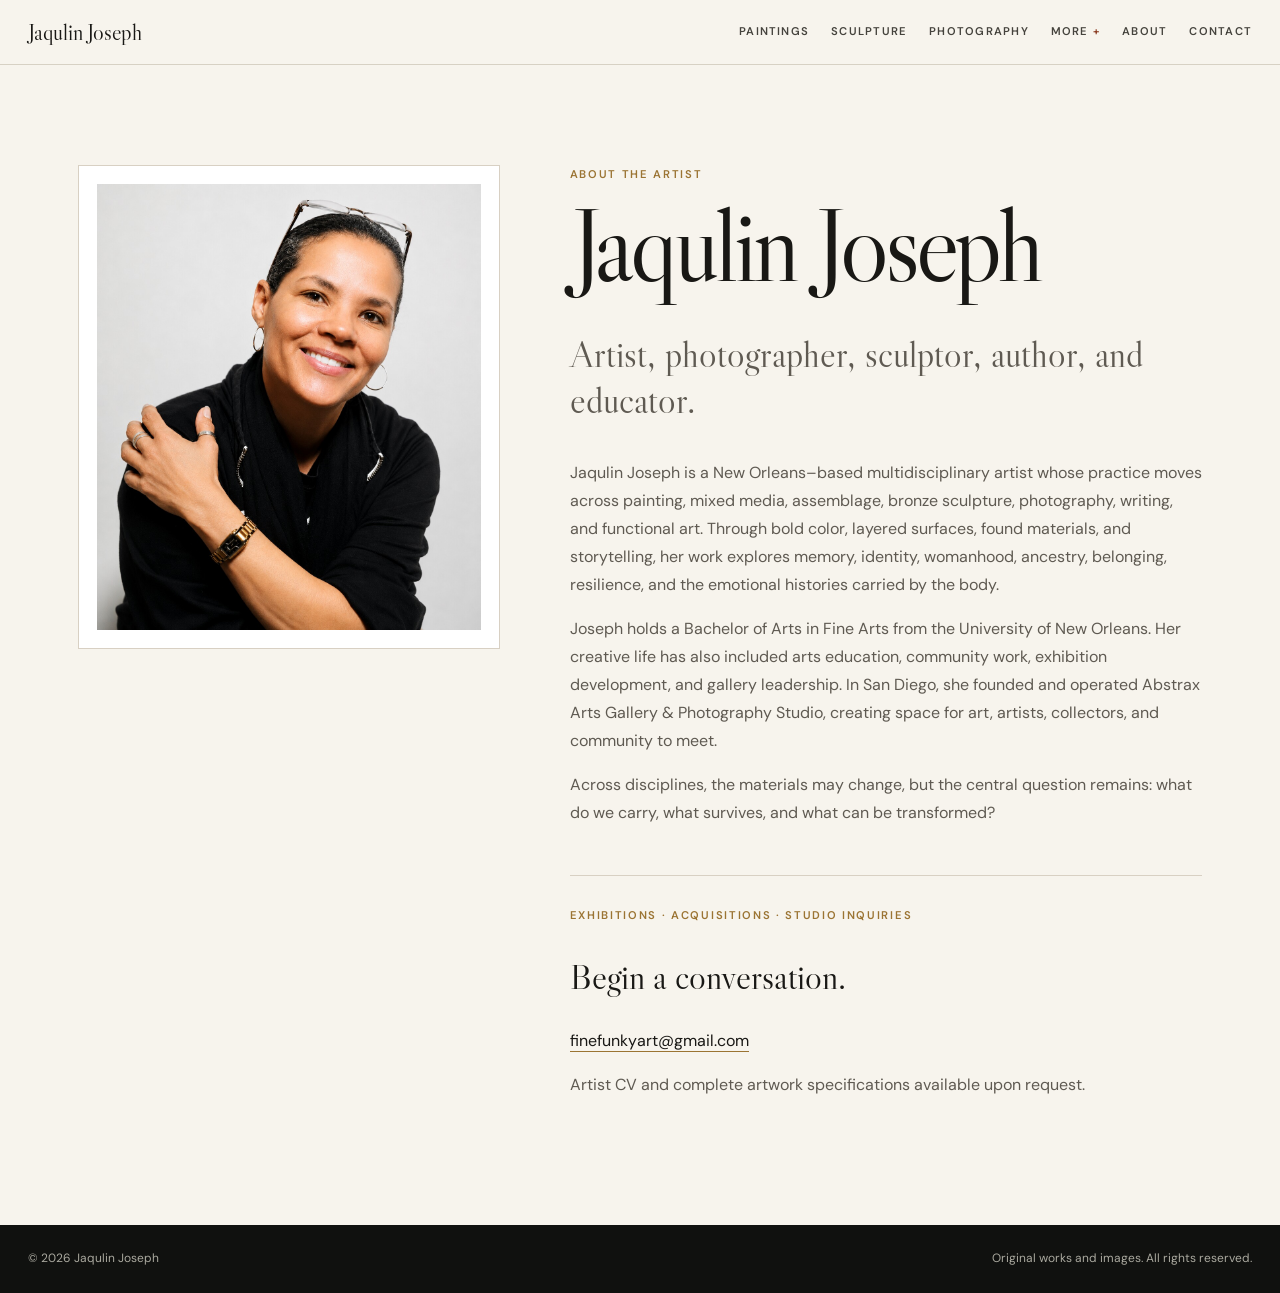
==== about/index.html @ a4aa3c88 "Feature elegant book artwork and link Village of Us" ====
<!doctype html>
<html lang="en">
  <head>
    <meta charset="utf-8" />
    <meta name="viewport" content="width=device-width,initial-scale=1" />
    <meta
      name="description"
      content="About New Orleans multidisciplinary artist Jaqulin Joseph."
    />
    <title>About — Jaqulin Joseph</title>
    <link rel="preconnect" href="https://fonts.googleapis.com" />
    <link rel="preconnect" href="https://fonts.gstatic.com" crossorigin />
    <link
      href="https://fonts.googleapis.com/css2?family=DM+Sans:wght@400;500;600&family=Libre+Caslon+Display&display=swap"
      rel="stylesheet"
    />
    <link rel="stylesheet" href="../styles.css?v=20260906-nav" />
    <style>
      body {
        background: #f7f4ed;
        color: #191815;
      }
      .about-page {
        max-width: 1180px;
        margin: auto;
        padding: 100px 28px 110px;
      }
      .about-hero {
        display: grid;
        grid-template-columns: 0.8fr 1.2fr;
        gap: 70px;
        align-items: start;
      }
      .about-hero figure {
        margin: 0;
        background: #fff;
        padding: 18px;
        border: 1px solid #d8d0c3;
      }
      .about-hero img {
        display: block;
        width: 100%;
        height: auto;
      }
      .about-copy .eyebrow {
        color: #9b7433;
      }
      .about-copy h1 {
        margin: 0.08em 0 0.25em;
        font:
          400 clamp(3.8rem, 8vw, 7rem)/0.95 "Libre Caslon Display",
          Georgia,
          serif;
        letter-spacing: -0.04em;
      }
      .about-copy .lead {
        font:
          400 clamp(1.5rem, 3vw, 2.3rem)/1.25 "Libre Caslon Display",
          Georgia,
          serif;
      }
      .about-copy p {
        max-width: 700px;
        color: #5f5a52;
        line-height: 1.75;
      }
      .contact-card {
        margin-top: 48px;
        padding-top: 30px;
        border-top: 1px solid #d8d0c3;
      }
      .contact-card h2 {
        font:
          400 2.2rem "Libre Caslon Display",
          Georgia,
          serif;
      }
      .contact-card a {
        color: #191815;
        text-decoration: none;
        border-bottom: 1px solid #9b7433;
      }
      .site-header {
        background: rgba(247, 244, 237, 0.97);
      }
      @media (max-width: 760px) {
        .about-hero {
          grid-template-columns: 1fr;
          gap: 38px;
        }
        .about-page {
          padding-top: 72px;
        }
      }
    </style>
  </head>
  <body>
    <header class="site-header">
      <a class="wordmark" href="../index.html">Jaqulin Joseph</a
      ><button
        class="menu-button"
        type="button"
        aria-expanded="false"
        aria-controls="site-nav"
      >
        Menu
      </button>
      <nav id="site-nav" aria-label="Primary navigation">
        <a href="../index.html#selected">Paintings</a
        ><a href="../sculpture.html">Sculpture</a
        ><a href="../photography.html">Photography</a>
        <details class="nav-more">
          <summary>More</summary>
          <div class="nav-more-menu">
            <a href="../cameras.html">Cameras</a
            ><a href="../books.html">Books</a
            ><a href="../coloring.html">Free Coloring Pages</a
            ><a href="https://villageofus.com" target="_blank" rel="noopener"
              >Village of Us ↗</a
            >
          </div>
        </details>
        <a href="./" aria-current="page">About</a
        ><a href="../index.html#contact">Contact</a>
      </nav>
    </header>
    <main class="about-page">
      <section class="about-hero">
        <figure>
          <img
            src="../images/jaqulin-artist-portrait-v2.jpg?v=20260906-sharp"
            alt="Jaqulin Joseph"
            loading="eager"
            decoding="async"
          />
        </figure>
        <div class="about-copy">
          <p class="eyebrow">About the artist</p>
          <h1>Jaqulin Joseph</h1>
          <p class="lead">
            Artist, photographer, sculptor, author, and educator.
          </p>
          <p>
            Jaqulin Joseph is a New Orleans–based multidisciplinary artist whose
            practice moves across painting, mixed media, assemblage, bronze
            sculpture, photography, writing, and functional art. Through bold
            color, layered surfaces, found materials, and storytelling, her work
            explores memory, identity, womanhood, ancestry, belonging,
            resilience, and the emotional histories carried by the body.
          </p>
          <p>
            Joseph holds a Bachelor of Arts in Fine Arts from the University of
            New Orleans. Her creative life has also included arts education,
            community work, exhibition development, and gallery leadership. In
            San Diego, she founded and operated Abstrax Arts Gallery &amp;
            Photography Studio, creating space for art, artists, collectors, and
            community to meet.
          </p>
          <p>
            Across disciplines, the materials may change, but the central
            question remains: what do we carry, what survives, and what can be
            transformed?
          </p>
          <div class="contact-card">
            <p class="eyebrow">Exhibitions · acquisitions · studio inquiries</p>
            <h2>Begin a conversation.</h2>
            <p>
              <a href="mailto:finefunkyart@gmail.com">finefunkyart@gmail.com</a>
            </p>
            <p>
              Artist CV and complete artwork specifications available upon
              request.
            </p>
          </div>
        </div>
      </section>
    </main>
    <footer>
      <p>© 2026 Jaqulin Joseph</p>
      <p>Original works and images. All rights reserved.</p>
    </footer>
    <script>
      const b = document.querySelector(".menu-button"),
        n = document.getElementById("site-nav");
      b.addEventListener("click", () => {
        const o = b.getAttribute("aria-expanded") === "true";
        b.setAttribute("aria-expanded", String(!o));
        n.classList.toggle("open", !o);
      });
      n.addEventListener("click", (e) => {
        if (e.target.closest("a")) {
          b.setAttribute("aria-expanded", "false");
          n.classList.remove("open");
        }
      });
    </script>
  </body>
</html>
---- styles.css ----
:root{--paper:#f4f1e9;--white:#fff;--ink:#171713;--muted:#625f57;--line:#d7d1c4;--gold:#a8782c;--rust:#8b3c22;--max:1380px;--serif:"Libre Caslon Display",Georgia,serif;--sans:"DM Sans",Arial,sans-serif}
*{box-sizing:border-box}html{scroll-behavior:smooth}body{margin:0;background:var(--paper);color:var(--ink);font:400 16px/1.65 var(--sans)}img{display:block;max-width:100%}a{color:inherit}.site-header{position:sticky;top:0;z-index:20;display:flex;align-items:center;justify-content:space-between;gap:28px;padding:18px max(28px,calc((100vw - var(--max))/2));background:rgba(244,241,233,.96);border-bottom:1px solid var(--line);backdrop-filter:blur(14px)}.wordmark{font:400 1.4rem var(--serif);text-decoration:none}.photo-page .wordmark{color:var(--ink)}.site-header nav{display:flex;align-items:center;gap:22px}.site-header nav a,.menu-button,.nav-more summary{color:#45433d;font:.7rem/1 var(--sans);font-weight:600;letter-spacing:.11em;text-decoration:none;text-transform:uppercase}.site-header nav a:hover,.site-header nav a:focus-visible,.nav-more summary:hover,.nav-more summary:focus-visible{color:var(--rust)}.menu-button{display:none;border:0;background:none;padding:8px 0}.nav-more{position:relative}.nav-more summary{list-style:none;cursor:pointer}.nav-more summary::-webkit-details-marker{display:none}.nav-more summary::after{content:" +";color:var(--rust)}.nav-more[open] summary::after{content:" −"}.nav-more-menu{position:absolute;right:0;top:calc(100% + 14px);min-width:220px;padding:8px 14px;background:var(--paper);border:1px solid var(--line);box-shadow:0 14px 34px rgba(0,0,0,.08)}.nav-more-menu a{display:block;white-space:nowrap;padding:11px 0}.hero{display:grid;grid-template-columns:minmax(320px,.78fr) minmax(480px,1.22fr);max-width:var(--max);margin:auto;min-height:calc(100vh - 69px)}.hero-copy{display:flex;flex-direction:column;justify-content:center;padding:80px clamp(36px,6vw,88px) 80px 28px}.eyebrow,.medium{margin:0 0 12px;color:var(--rust);font-size:.7rem;font-weight:600;letter-spacing:.15em;text-transform:uppercase}.hero h1,.artist-statement h2,.section-heading h2,.disciplines h2,.about h2,.contact h2{font-family:var(--serif);font-weight:400;line-height:1}.hero h1{margin:0 0 28px;font-size:clamp(3.8rem,7vw,7.8rem);letter-spacing:-.045em}.intro{max-width:560px;margin:0 0 32px;color:#504e47;font-size:1.08rem}.text-link{width:max-content;border-bottom:1px solid currentColor;font-size:.75rem;font-weight:600;letter-spacing:.11em;text-decoration:none;text-transform:uppercase}.hero-art{display:flex;flex-direction:column;justify-content:center;margin:0;padding:40px;background:#ddd7ca}.hero-art img{width:100%;max-height:76vh;object-fit:contain}.hero-art figcaption{padding-top:12px;color:#555148;font-size:.8rem}.artist-statement,.disciplines{display:grid;grid-template-columns:150px minmax(0,900px);gap:45px;max-width:1200px;margin:auto;padding:120px 28px}.section-number{margin:0;color:var(--gold);font-size:.7rem;letter-spacing:.15em}.artist-statement h2,.disciplines h2{margin:0 0 28px;font-size:clamp(2.5rem,5vw,5.2rem)}.artist-statement div>p:last-child{max-width:720px;color:var(--muted);font-size:1.05rem}.collection{padding:110px max(28px,calc((100vw - var(--max))/2))}.section-heading{display:grid;grid-template-columns:150px 1fr;gap:45px;margin-bottom:62px}.section-heading h2{margin:0;font-size:clamp(3.4rem,7vw,7rem);letter-spacing:-.035em}.work-grid{display:grid;grid-template-columns:repeat(2,minmax(0,1fr));align-items:start;gap:48px}.work-card{min-width:0;margin:0;background:var(--white);border:1px solid var(--line)}.work-card.feature{grid-column:1/-1;display:grid;grid-template-columns:minmax(0,1.45fr) minmax(330px,.55fr)}.work-card.feature.horizontal{grid-template-columns:minmax(0,1fr) minmax(330px,.6fr)}.art-mat{display:flex;align-items:center;justify-content:center;min-height:360px;padding:26px;background:#e5e0d6}.art-mat img{width:100%;height:auto;max-height:720px;object-fit:contain}.work-card figcaption{padding:25px 28px 29px;border-top:1px solid var(--line)}.work-card.feature figcaption{display:flex;flex-direction:column;justify-content:center;border-top:0;border-left:1px solid var(--line);padding:38px}.work-card h3,.sculpture-card h3{margin:0 0 12px;font:400 clamp(1.65rem,2.3vw,2.25rem)/1.08 var(--serif)}.work-card figcaption>p:last-child,.sculpture-card p{max-width:600px;margin:0;color:var(--muted);font-size:.94rem}.solar-push-card .art-mat{background:#fff}.spec-note{margin:34px 0 0;color:var(--muted);font-size:.82rem}.sculpture-room{background:#d8cfc0}.sculpture-grid{display:grid;grid-template-columns:repeat(3,1fr);gap:34px}.sculpture-card{margin:0;background:#fff;border:1px solid #c5bcac}.sculpture-card>img{width:100%;height:520px;object-fit:contain;padding:30px;background:#f8f6f1}.sculpture-card figcaption{padding:24px 26px 28px;border-top:1px solid var(--line)}.discipline-links{display:grid;grid-template-columns:repeat(3,1fr);margin-top:42px;border-top:1px solid var(--line)}.discipline-links a{display:flex;flex-direction:column;gap:8px;padding:28px 22px;border-right:1px solid var(--line);text-decoration:none}.discipline-links a:last-child{border-right:0}.discipline-links span{font:400 1.8rem var(--serif)}.discipline-links small{color:var(--rust);font-size:.72rem;font-weight:600;letter-spacing:.08em;text-transform:uppercase}.about{display:grid;grid-template-columns:minmax(280px,.75fr) minmax(360px,1.25fr);gap:80px;align-items:center;padding:120px max(28px,calc((100vw - 1180px))/2);background:#ebe5da}.about figure{max-width:360px;margin:auto}.about figure img{width:100%;max-height:500px;object-fit:cover}.about h2{margin:10px 0 18px;font-size:clamp(3.4rem,7vw,6.8rem)}.about-lead{font:400 clamp(1.35rem,2.5vw,2.1rem)/1.25 var(--serif)}.about div>p:not(.section-number):not(.eyebrow):not(.about-lead){max-width:650px;color:var(--muted)}.cv-line{font-size:.84rem!important;color:var(--rust)!important}.contact{padding:120px 28px;text-align:center;background:var(--rust);color:#fff}.contact .eyebrow{color:#f0c8a8}.contact h2{margin:14px auto 32px;font-size:clamp(3.2rem,7vw,7rem)}.contact a{font:400 clamp(1.35rem,3vw,2.4rem) var(--serif);text-underline-offset:7px}footer{display:flex;justify-content:space-between;gap:20px;padding:24px max(28px,calc((100vw - var(--max))/2));background:#10110f;color:#aaa99f;font-size:.75rem}footer p{margin:0}footer a{text-underline-offset:3px}
@media(max-width:900px){.site-header{flex-wrap:wrap;padding:14px 22px}.menu-button{display:block}.site-header nav{display:none;width:100%;flex-direction:column;align-items:flex-start;gap:0;padding-top:8px}.site-header nav.open{display:flex}.site-header nav a{width:100%;padding:13px 0;border-top:1px solid var(--line)}.nav-more{width:100%}.nav-more summary{width:100%;padding:13px 0;border-top:1px solid var(--line)}.nav-more-menu{position:static;min-width:0;padding:0 0 4px 18px;border:0;box-shadow:none;background:transparent}.nav-more-menu a{padding:11px 0}.hero{min-height:auto;grid-template-columns:1fr}.hero-copy{padding:72px 24px 58px}.hero-art{padding:24px}.artist-statement,.disciplines{grid-template-columns:1fr;gap:20px;padding:90px 24px}.section-heading{grid-template-columns:52px 1fr;gap:14px;margin-bottom:42px}.collection{padding:90px 24px}.work-grid{grid-template-columns:1fr;gap:34px}.work-card.feature,.work-card.feature.horizontal{grid-column:auto;grid-template-columns:1fr}.work-card.feature figcaption{border-top:1px solid var(--line);border-left:0;padding:25px 28px 29px}.sculpture-grid{grid-template-columns:1fr 1fr}.discipline-links{grid-template-columns:1fr}.discipline-links a{border-right:0;border-bottom:1px solid var(--line)}.about{grid-template-columns:1fr;gap:45px;padding:90px 24px}.about figure{max-width:300px}}
@media(max-width:560px){.hero h1{font-size:3.7rem}.section-heading h2{font-size:3.6rem}.art-mat{min-height:230px;padding:14px}.work-card figcaption,.work-card.feature figcaption{padding:22px}.sculpture-grid{grid-template-columns:1fr}.sculpture-card>img{height:430px}.contact{padding:82px 20px}footer{flex-direction:column}}
img{-webkit-user-drag:none;user-select:none;-webkit-touch-callout:none}@media print{img{visibility:hidden!important}}

/* Elegant Bizarre hero: original book drawing replaces the bright circle collage. */
.coloring-page .color-hero{padding:0;background:#071d27;border-bottom:8px solid #b77b3e}
.coloring-page .color-hero::before,.coloring-page .color-hero::after{display:none}
.coloring-page .hero-inner{grid-template-columns:minmax(300px,.8fr) minmax(500px,1.2fr);gap:38px;max-width:1500px;padding:58px 42px}
.coloring-page .hero-copy{position:relative;z-index:2;padding:34px 0;text-align:left}
.coloring-page .color-hero .eyebrow{transform:none;background:#b77b3e;color:#101a1c;box-shadow:none}
.coloring-page .color-hero h1{margin:.18em 0 .2em;color:#fff6df;background:none;-webkit-text-fill-color:initial;text-shadow:3px 3px 0 #6d1726;font-size:clamp(4rem,7vw,8rem)}
.coloring-page .color-hero .intro{margin:0;max-width:690px;padding:18px 20px;background:rgba(4,19,27,.84);color:#f7ecda;border:1px solid rgba(211,164,92,.75);border-radius:0;box-shadow:8px 8px 0 rgba(109,23,38,.78);font-weight:500}
.coloring-page .bizarre-mark{margin:28px 0 0 8px;background:#d3a45c;color:#111b1e;box-shadow:6px 6px 0 #6d1726,-6px -6px 0 #0f6c72;transform:none}
.coloring-page .bizarre-collage{position:relative;height:auto;margin:0;filter:drop-shadow(14px 16px 0 #6d1726)}
.coloring-page .bizarre-collage img{display:block;width:100%;height:auto;border:5px solid #111;object-fit:contain}
@media(max-width:900px){.coloring-page .hero-inner{grid-template-columns:1fr;padding:58px 24px}.coloring-page .hero-copy{text-align:center}.coloring-page .color-hero .intro{margin-inline:auto}.coloring-page .bizarre-mark{margin-left:auto;margin-right:auto}.coloring-page .bizarre-collage{width:min(100%,720px);margin:auto}}
@media(max-width:520px){.coloring-page .color-hero h1{font-size:3.75rem}.coloring-page .hero-inner{padding-top:48px}.coloring-page .bizarre-collage{filter:drop-shadow(8px 9px 0 #6d1726)}}
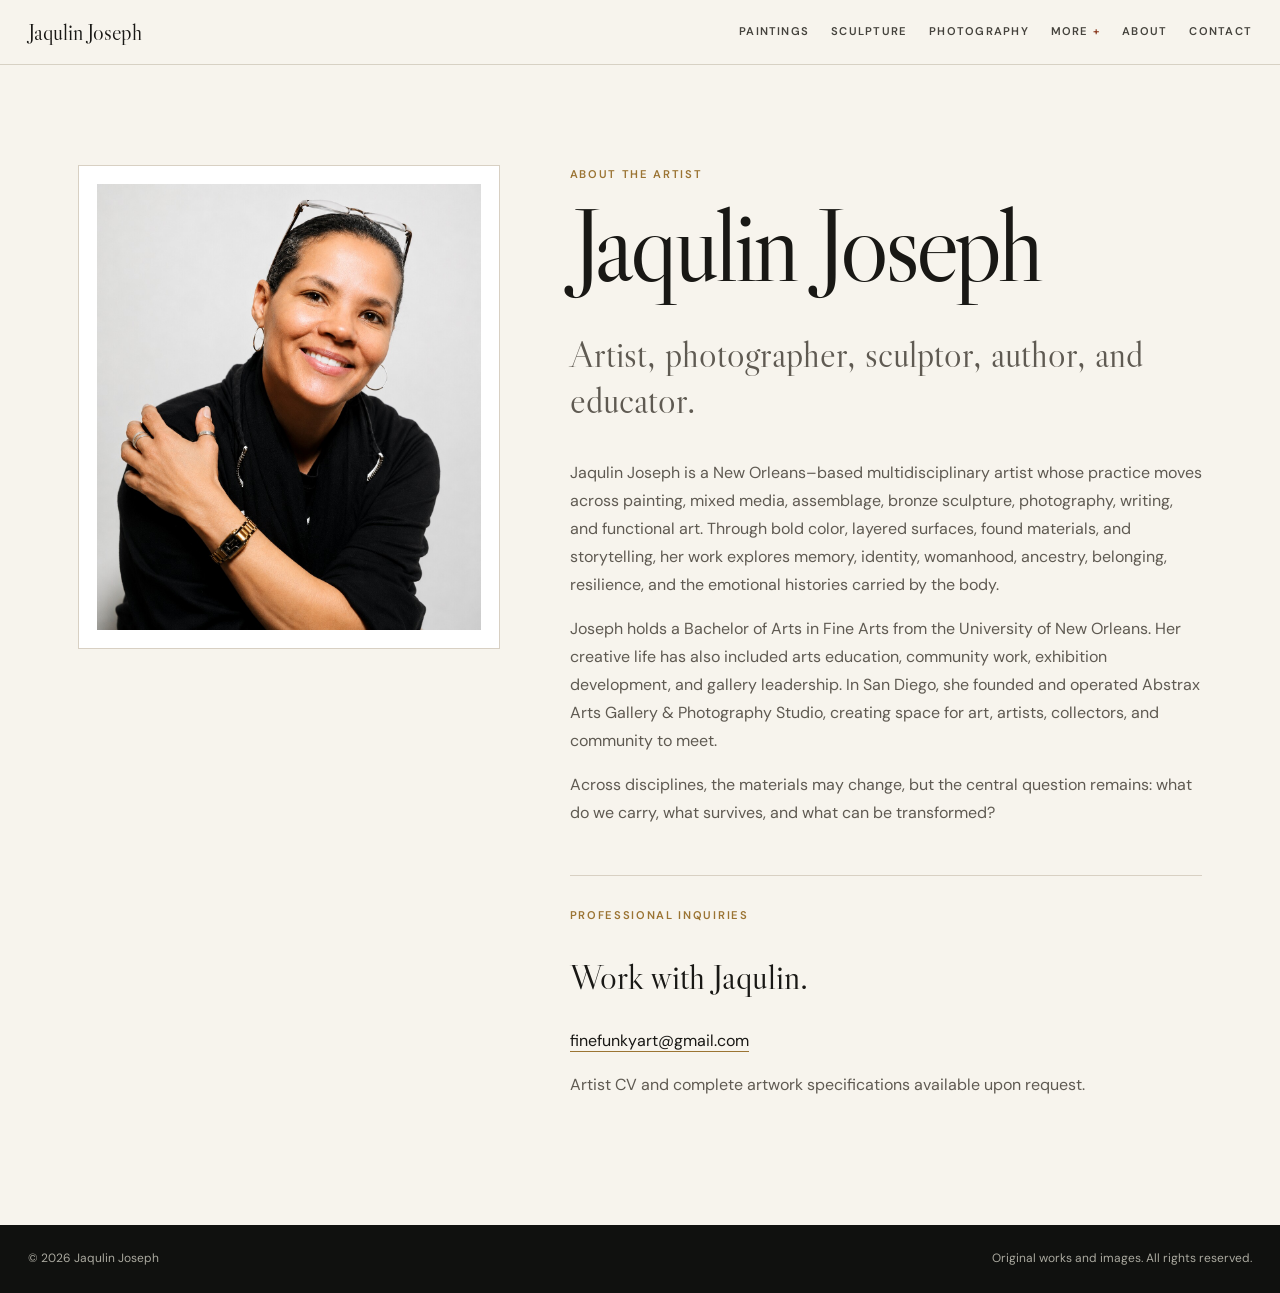
==== commit d6081c85: "Polish About page repetition and coloring navigation" ====
--- a/about/index.html
+++ b/about/index.html
@@ -114,7 +114,7 @@
           <div class="nav-more-menu">
             <a href="../cameras.html">Cameras</a
             ><a href="../books.html">Books</a
-            ><a href="../coloring.html">Free Coloring Pages</a
+            ><a href="../coloring.html">Free Coloring Page</a
             ><a href="https://villageofus.com" target="_blank" rel="noopener"
               >Village of Us ↗</a
             >
@@ -162,8 +162,8 @@
             transformed?
           </p>
           <div class="contact-card">
-            <p class="eyebrow">Exhibitions · acquisitions · studio inquiries</p>
-            <h2>Begin a conversation.</h2>
+            <p class="eyebrow">Professional inquiries</p>
+            <h2>Work with Jaqulin.</h2>
             <p>
               <a href="mailto:finefunkyart@gmail.com">finefunkyart@gmail.com</a>
             </p>
--- a/styles.css
+++ b/styles.css
@@ -3,17 +3,3 @@
 @media(max-width:900px){.site-header{flex-wrap:wrap;padding:14px 22px}.menu-button{display:block}.site-header nav{display:none;width:100%;flex-direction:column;align-items:flex-start;gap:0;padding-top:8px}.site-header nav.open{display:flex}.site-header nav a{width:100%;padding:13px 0;border-top:1px solid var(--line)}.nav-more{width:100%}.nav-more summary{width:100%;padding:13px 0;border-top:1px solid var(--line)}.nav-more-menu{position:static;min-width:0;padding:0 0 4px 18px;border:0;box-shadow:none;background:transparent}.nav-more-menu a{padding:11px 0}.hero{min-height:auto;grid-template-columns:1fr}.hero-copy{padding:72px 24px 58px}.hero-art{padding:24px}.artist-statement,.disciplines{grid-template-columns:1fr;gap:20px;padding:90px 24px}.section-heading{grid-template-columns:52px 1fr;gap:14px;margin-bottom:42px}.collection{padding:90px 24px}.work-grid{grid-template-columns:1fr;gap:34px}.work-card.feature,.work-card.feature.horizontal{grid-column:auto;grid-template-columns:1fr}.work-card.feature figcaption{border-top:1px solid var(--line);border-left:0;padding:25px 28px 29px}.sculpture-grid{grid-template-columns:1fr 1fr}.discipline-links{grid-template-columns:1fr}.discipline-links a{border-right:0;border-bottom:1px solid var(--line)}.about{grid-template-columns:1fr;gap:45px;padding:90px 24px}.about figure{max-width:300px}}
 @media(max-width:560px){.hero h1{font-size:3.7rem}.section-heading h2{font-size:3.6rem}.art-mat{min-height:230px;padding:14px}.work-card figcaption,.work-card.feature figcaption{padding:22px}.sculpture-grid{grid-template-columns:1fr}.sculpture-card>img{height:430px}.contact{padding:82px 20px}footer{flex-direction:column}}
 img{-webkit-user-drag:none;user-select:none;-webkit-touch-callout:none}@media print{img{visibility:hidden!important}}
-
-/* Elegant Bizarre hero: original book drawing replaces the bright circle collage. */
-.coloring-page .color-hero{padding:0;background:#071d27;border-bottom:8px solid #b77b3e}
-.coloring-page .color-hero::before,.coloring-page .color-hero::after{display:none}
-.coloring-page .hero-inner{grid-template-columns:minmax(300px,.8fr) minmax(500px,1.2fr);gap:38px;max-width:1500px;padding:58px 42px}
-.coloring-page .hero-copy{position:relative;z-index:2;padding:34px 0;text-align:left}
-.coloring-page .color-hero .eyebrow{transform:none;background:#b77b3e;color:#101a1c;box-shadow:none}
-.coloring-page .color-hero h1{margin:.18em 0 .2em;color:#fff6df;background:none;-webkit-text-fill-color:initial;text-shadow:3px 3px 0 #6d1726;font-size:clamp(4rem,7vw,8rem)}
-.coloring-page .color-hero .intro{margin:0;max-width:690px;padding:18px 20px;background:rgba(4,19,27,.84);color:#f7ecda;border:1px solid rgba(211,164,92,.75);border-radius:0;box-shadow:8px 8px 0 rgba(109,23,38,.78);font-weight:500}
-.coloring-page .bizarre-mark{margin:28px 0 0 8px;background:#d3a45c;color:#111b1e;box-shadow:6px 6px 0 #6d1726,-6px -6px 0 #0f6c72;transform:none}
-.coloring-page .bizarre-collage{position:relative;height:auto;margin:0;filter:drop-shadow(14px 16px 0 #6d1726)}
-.coloring-page .bizarre-collage img{display:block;width:100%;height:auto;border:5px solid #111;object-fit:contain}
-@media(max-width:900px){.coloring-page .hero-inner{grid-template-columns:1fr;padding:58px 24px}.coloring-page .hero-copy{text-align:center}.coloring-page .color-hero .intro{margin-inline:auto}.coloring-page .bizarre-mark{margin-left:auto;margin-right:auto}.coloring-page .bizarre-collage{width:min(100%,720px);margin:auto}}
-@media(max-width:520px){.coloring-page .color-hero h1{font-size:3.75rem}.coloring-page .hero-inner{padding-top:48px}.coloring-page .bizarre-collage{filter:drop-shadow(8px 9px 0 #6d1726)}}
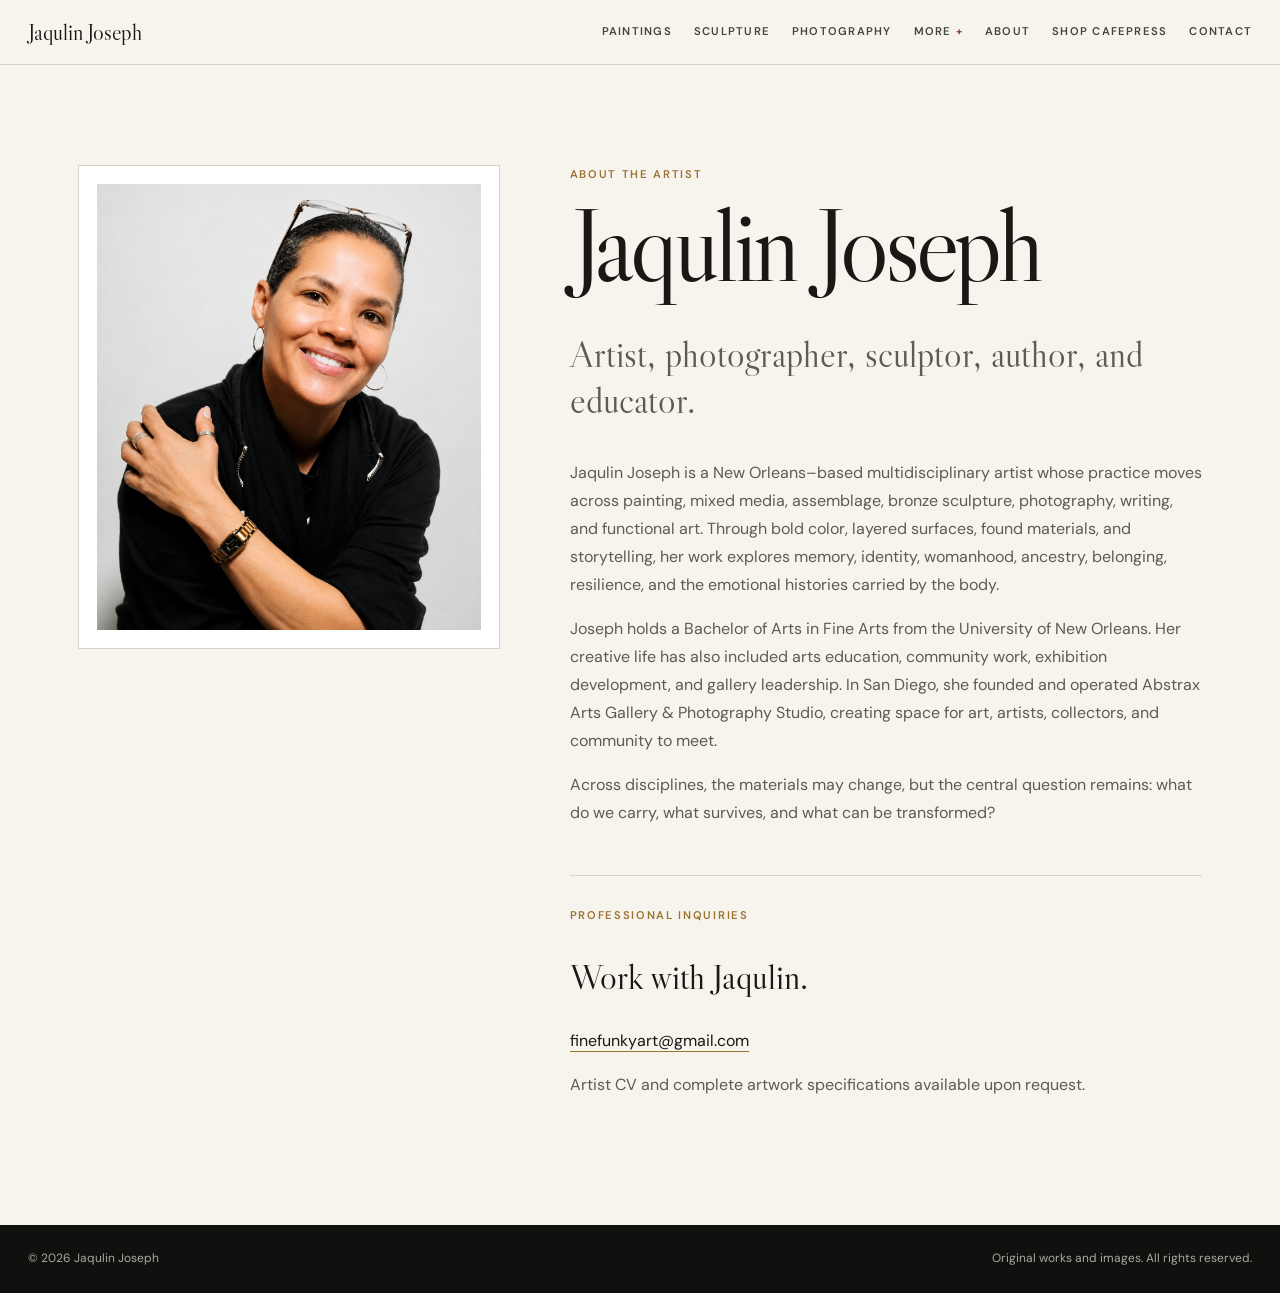
==== commit 88e37add: "Correct About page navigation" ====
--- a/about/index.html
+++ b/about/index.html
@@ -14,7 +14,7 @@
       href="https://fonts.googleapis.com/css2?family=DM+Sans:wght@400;500;600&family=Libre+Caslon+Display&display=swap"
       rel="stylesheet"
     />
-    <link rel="stylesheet" href="../styles.css?v=20260906-nav" />
+    <link rel="stylesheet" href="../styles.css?v=20260911-page-repair" />
     <style>
       body {
         background: #f7f4ed;
@@ -113,15 +113,13 @@
           <summary>More</summary>
           <div class="nav-more-menu">
             <a href="../cameras.html">Cameras</a
-            ><a href="../books.html">Books</a
-            ><a href="../coloring.html">Free Coloring Page</a
-            ><a href="https://villageofus.com" target="_blank" rel="noopener"
+            ><a href="../books.html">Books</a<a href="https://villageofus.com" target="_blank" rel="noopener"
               >Village of Us ↗</a
             >
           </div>
         </details>
         <a href="./" aria-current="page">About</a
-        ><a href="../index.html#contact">Contact</a>
+        ><a href="https://www.cafepress.com/shop/Finefunkyart" target="_blank" rel="noopener">Shop CafePress</a><a href="../index.html#contact">Contact</a>
       </nav>
     </header>
     <main class="about-page">
--- a/styles.css
+++ b/styles.css
@@ -1,5 +1,11 @@
+@import url("no2-premo-fix.css?v=20260910-remove-hero-1");
 :root{--paper:#f4f1e9;--white:#fff;--ink:#171713;--muted:#625f57;--line:#d7d1c4;--gold:#a8782c;--rust:#8b3c22;--max:1380px;--serif:"Libre Caslon Display",Georgia,serif;--sans:"DM Sans",Arial,sans-serif}
 *{box-sizing:border-box}html{scroll-behavior:smooth}body{margin:0;background:var(--paper);color:var(--ink);font:400 16px/1.65 var(--sans)}img{display:block;max-width:100%}a{color:inherit}.site-header{position:sticky;top:0;z-index:20;display:flex;align-items:center;justify-content:space-between;gap:28px;padding:18px max(28px,calc((100vw - var(--max))/2));background:rgba(244,241,233,.96);border-bottom:1px solid var(--line);backdrop-filter:blur(14px)}.wordmark{font:400 1.4rem var(--serif);text-decoration:none}.photo-page .wordmark{color:var(--ink)}.site-header nav{display:flex;align-items:center;gap:22px}.site-header nav a,.menu-button,.nav-more summary{color:#45433d;font:.7rem/1 var(--sans);font-weight:600;letter-spacing:.11em;text-decoration:none;text-transform:uppercase}.site-header nav a:hover,.site-header nav a:focus-visible,.nav-more summary:hover,.nav-more summary:focus-visible{color:var(--rust)}.menu-button{display:none;border:0;background:none;padding:8px 0}.nav-more{position:relative}.nav-more summary{list-style:none;cursor:pointer}.nav-more summary::-webkit-details-marker{display:none}.nav-more summary::after{content:" +";color:var(--rust)}.nav-more[open] summary::after{content:" −"}.nav-more-menu{position:absolute;right:0;top:calc(100% + 14px);min-width:220px;padding:8px 14px;background:var(--paper);border:1px solid var(--line);box-shadow:0 14px 34px rgba(0,0,0,.08)}.nav-more-menu a{display:block;white-space:nowrap;padding:11px 0}.hero{display:grid;grid-template-columns:minmax(320px,.78fr) minmax(480px,1.22fr);max-width:var(--max);margin:auto;min-height:calc(100vh - 69px)}.hero-copy{display:flex;flex-direction:column;justify-content:center;padding:80px clamp(36px,6vw,88px) 80px 28px}.eyebrow,.medium{margin:0 0 12px;color:var(--rust);font-size:.7rem;font-weight:600;letter-spacing:.15em;text-transform:uppercase}.hero h1,.artist-statement h2,.section-heading h2,.disciplines h2,.about h2,.contact h2{font-family:var(--serif);font-weight:400;line-height:1}.hero h1{margin:0 0 28px;font-size:clamp(3.8rem,7vw,7.8rem);letter-spacing:-.045em}.intro{max-width:560px;margin:0 0 32px;color:#504e47;font-size:1.08rem}.text-link{width:max-content;border-bottom:1px solid currentColor;font-size:.75rem;font-weight:600;letter-spacing:.11em;text-decoration:none;text-transform:uppercase}.hero-art{display:flex;flex-direction:column;justify-content:center;margin:0;padding:40px;background:#ddd7ca}.hero-art img{width:100%;max-height:76vh;object-fit:contain}.hero-art figcaption{padding-top:12px;color:#555148;font-size:.8rem}.artist-statement,.disciplines{display:grid;grid-template-columns:150px minmax(0,900px);gap:45px;max-width:1200px;margin:auto;padding:120px 28px}.section-number{margin:0;color:var(--gold);font-size:.7rem;letter-spacing:.15em}.artist-statement h2,.disciplines h2{margin:0 0 28px;font-size:clamp(2.5rem,5vw,5.2rem)}.artist-statement div>p:last-child{max-width:720px;color:var(--muted);font-size:1.05rem}.collection{padding:110px max(28px,calc((100vw - var(--max))/2))}.section-heading{display:grid;grid-template-columns:150px 1fr;gap:45px;margin-bottom:62px}.section-heading h2{margin:0;font-size:clamp(3.4rem,7vw,7rem);letter-spacing:-.035em}.work-grid{display:grid;grid-template-columns:repeat(2,minmax(0,1fr));align-items:start;gap:48px}.work-card{min-width:0;margin:0;background:var(--white);border:1px solid var(--line)}.work-card.feature{grid-column:1/-1;display:grid;grid-template-columns:minmax(0,1.45fr) minmax(330px,.55fr)}.work-card.feature.horizontal{grid-template-columns:minmax(0,1fr) minmax(330px,.6fr)}.art-mat{display:flex;align-items:center;justify-content:center;min-height:360px;padding:26px;background:#e5e0d6}.art-mat img{width:100%;height:auto;max-height:720px;object-fit:contain}.work-card figcaption{padding:25px 28px 29px;border-top:1px solid var(--line)}.work-card.feature figcaption{display:flex;flex-direction:column;justify-content:center;border-top:0;border-left:1px solid var(--line);padding:38px}.work-card h3,.sculpture-card h3{margin:0 0 12px;font:400 clamp(1.65rem,2.3vw,2.25rem)/1.08 var(--serif)}.work-card figcaption>p:last-child,.sculpture-card p{max-width:600px;margin:0;color:var(--muted);font-size:.94rem}.solar-push-card .art-mat{background:#fff}.spec-note{margin:34px 0 0;color:var(--muted);font-size:.82rem}.sculpture-room{background:#d8cfc0}.sculpture-grid{display:grid;grid-template-columns:repeat(3,1fr);gap:34px}.sculpture-card{margin:0;background:#fff;border:1px solid #c5bcac}.sculpture-card>img{width:100%;height:520px;object-fit:contain;padding:30px;background:#f8f6f1}.sculpture-card figcaption{padding:24px 26px 28px;border-top:1px solid var(--line)}.discipline-links{display:grid;grid-template-columns:repeat(3,1fr);margin-top:42px;border-top:1px solid var(--line)}.discipline-links a{display:flex;flex-direction:column;gap:8px;padding:28px 22px;border-right:1px solid var(--line);text-decoration:none}.discipline-links a:last-child{border-right:0}.discipline-links span{font:400 1.8rem var(--serif)}.discipline-links small{color:var(--rust);font-size:.72rem;font-weight:600;letter-spacing:.08em;text-transform:uppercase}.about{display:grid;grid-template-columns:minmax(280px,.75fr) minmax(360px,1.25fr);gap:80px;align-items:center;padding:120px max(28px,calc((100vw - 1180px))/2);background:#ebe5da}.about figure{max-width:360px;margin:auto}.about figure img{width:100%;max-height:500px;object-fit:cover}.about h2{margin:10px 0 18px;font-size:clamp(3.4rem,7vw,6.8rem)}.about-lead{font:400 clamp(1.35rem,2.5vw,2.1rem)/1.25 var(--serif)}.about div>p:not(.section-number):not(.eyebrow):not(.about-lead){max-width:650px;color:var(--muted)}.cv-line{font-size:.84rem!important;color:var(--rust)!important}.contact{padding:120px 28px;text-align:center;background:var(--rust);color:#fff}.contact .eyebrow{color:#f0c8a8}.contact h2{margin:14px auto 32px;font-size:clamp(3.2rem,7vw,7rem)}.contact a{font:400 clamp(1.35rem,3vw,2.4rem) var(--serif);text-underline-offset:7px}footer{display:flex;justify-content:space-between;gap:20px;padding:24px max(28px,calc((100vw - var(--max))/2));background:#10110f;color:#aaa99f;font-size:.75rem}footer p{margin:0}footer a{text-underline-offset:3px}
 @media(max-width:900px){.site-header{flex-wrap:wrap;padding:14px 22px}.menu-button{display:block}.site-header nav{display:none;width:100%;flex-direction:column;align-items:flex-start;gap:0;padding-top:8px}.site-header nav.open{display:flex}.site-header nav a{width:100%;padding:13px 0;border-top:1px solid var(--line)}.nav-more{width:100%}.nav-more summary{width:100%;padding:13px 0;border-top:1px solid var(--line)}.nav-more-menu{position:static;min-width:0;padding:0 0 4px 18px;border:0;box-shadow:none;background:transparent}.nav-more-menu a{padding:11px 0}.hero{min-height:auto;grid-template-columns:1fr}.hero-copy{padding:72px 24px 58px}.hero-art{padding:24px}.artist-statement,.disciplines{grid-template-columns:1fr;gap:20px;padding:90px 24px}.section-heading{grid-template-columns:52px 1fr;gap:14px;margin-bottom:42px}.collection{padding:90px 24px}.work-grid{grid-template-columns:1fr;gap:34px}.work-card.feature,.work-card.feature.horizontal{grid-column:auto;grid-template-columns:1fr}.work-card.feature figcaption{border-top:1px solid var(--line);border-left:0;padding:25px 28px 29px}.sculpture-grid{grid-template-columns:1fr 1fr}.discipline-links{grid-template-columns:1fr}.discipline-links a{border-right:0;border-bottom:1px solid var(--line)}.about{grid-template-columns:1fr;gap:45px;padding:90px 24px}.about figure{max-width:300px}}
 @media(max-width:560px){.hero h1{font-size:3.7rem}.section-heading h2{font-size:3.6rem}.art-mat{min-height:230px;padding:14px}.work-card figcaption,.work-card.feature figcaption{padding:22px}.sculpture-grid{grid-template-columns:1fr}.sculpture-card>img{height:430px}.contact{padding:82px 20px}footer{flex-direction:column}}
 img{-webkit-user-drag:none;user-select:none;-webkit-touch-callout:none}@media print{img{visibility:hidden!important}}
+/* Camera-page emergency fallbacks: avoid broken hero icon and render Collection 07 from a verified local asset. */
+.camera-page .hero-decor{display:none!important}
+.camera-page .catalog>.entry:nth-child(7) .camera-photo{background:#fff url("images/cameras/brownie-bullet.jpg?v=20260908-bullet-local-fallback") center/contain no-repeat!important;min-height:390px}
+.camera-page .catalog>.entry:nth-child(7) .camera-photo>img{visibility:hidden!important}
+
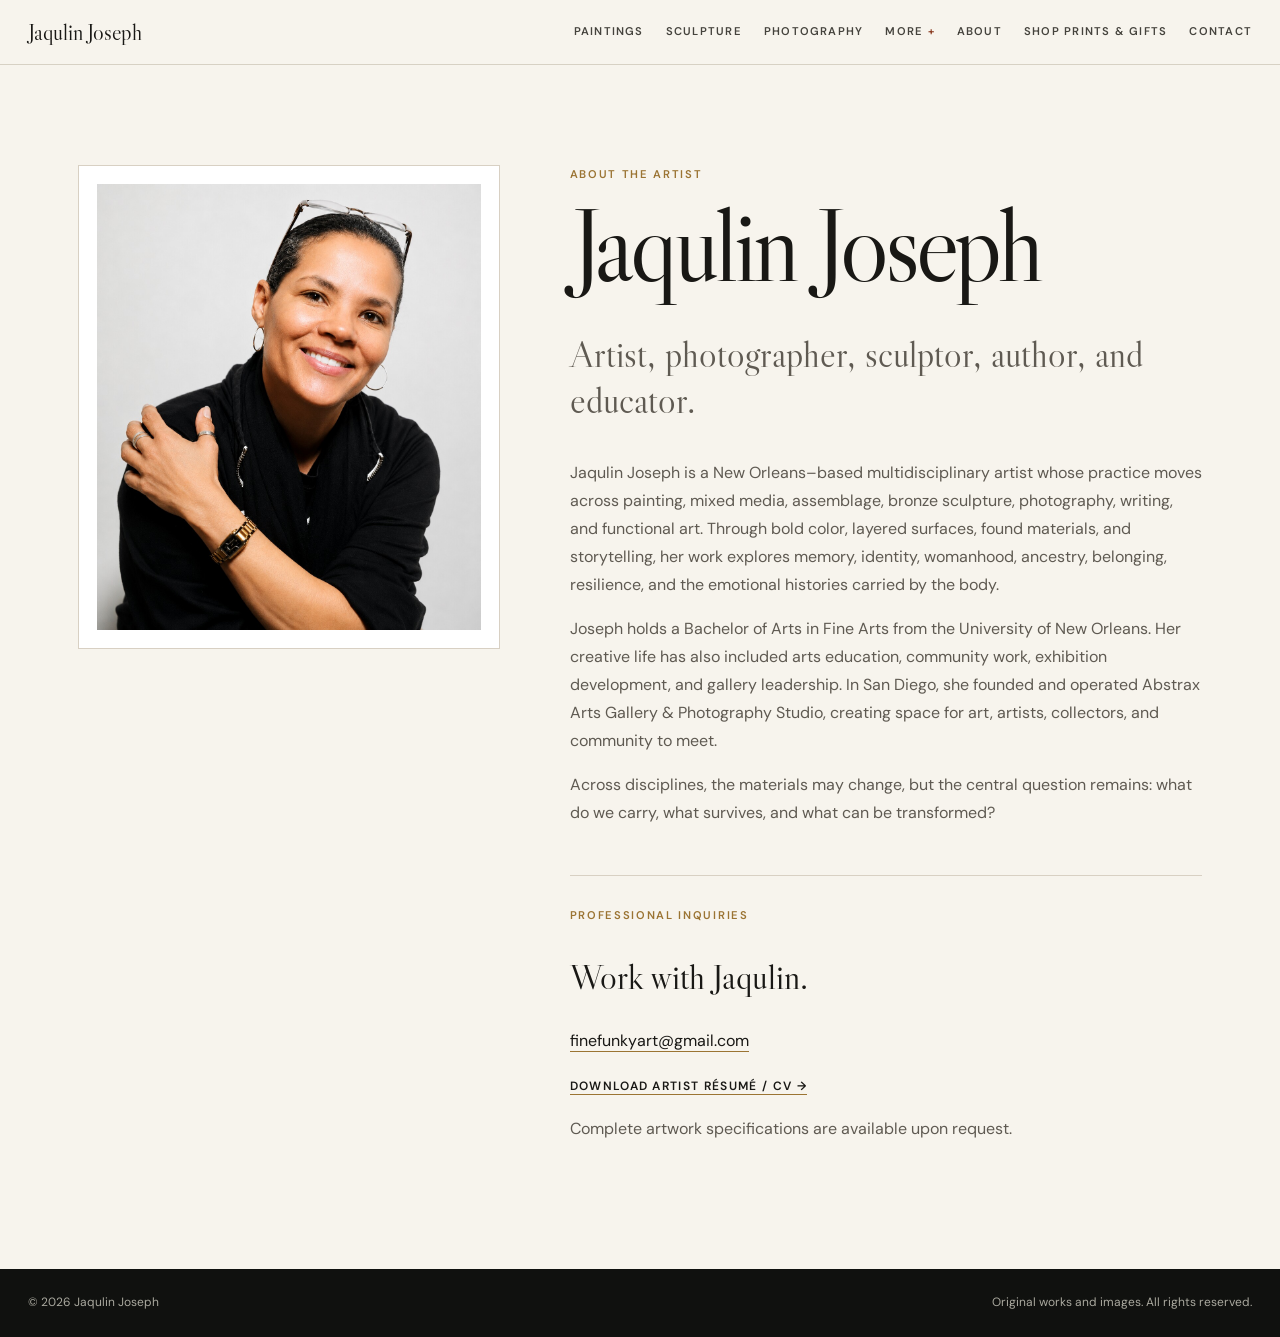
==== commit bb3485cf: "Add artist resume download and portfolio metadata" ====
--- a/about/index.html
+++ b/about/index.html
@@ -7,6 +7,13 @@
       name="description"
       content="About New Orleans multidisciplinary artist Jaqulin Joseph."
     />
+    <link rel="canonical" href="https://jaqulin.com/about/" />
+    <meta property="og:type" content="profile" />
+    <meta property="og:title" content="About Jaqulin Joseph" />
+    <meta property="og:description" content="Meet New Orleans multidisciplinary artist, educator, author, and gallery founder Jaqulin Joseph." />
+    <meta property="og:url" content="https://jaqulin.com/about/" />
+    <meta property="og:image" content="https://jaqulin.com/images/jaqulin-artist-portrait-v2.jpg?v=20260906-sharp" />
+    <meta name="twitter:card" content="summary_large_image" />
     <title>About — Jaqulin Joseph</title>
     <link rel="preconnect" href="https://fonts.googleapis.com" />
     <link rel="preconnect" href="https://fonts.gstatic.com" crossorigin />
@@ -112,14 +119,11 @@
         <details class="nav-more">
           <summary>More</summary>
           <div class="nav-more-menu">
-            <a href="../cameras.html">Cameras</a
-            ><a href="../books.html">Books</a<a href="https://villageofus.com" target="_blank" rel="noopener"
-              >Village of Us ↗</a
-            >
+            <a href="../cameras.html">Cameras</a><a href="../books.html">Books</a><a href="https://villageofus.com" target="_blank" rel="noopener">Village of Us ↗</a>
           </div>
         </details>
         <a href="./" aria-current="page">About</a
-        ><a href="https://www.cafepress.com/shop/Finefunkyart" target="_blank" rel="noopener">Shop CafePress</a><a href="../index.html#contact">Contact</a>
+        ><a href="https://www.cafepress.com/shop/Finefunkyart" target="_blank" rel="noopener">Shop Prints &amp; Gifts</a><a href="../index.html#contact">Contact</a>
       </nav>
     </header>
     <main class="about-page">
@@ -166,9 +170,9 @@
               <a href="mailto:finefunkyart@gmail.com">finefunkyart@gmail.com</a>
             </p>
             <p>
-              Artist CV and complete artwork specifications available upon
-              request.
+              <a class="text-link" href="../Jaqulin_Joseph_Artist_Resume.pdf" download>Download Artist Résumé / CV →</a>
             </p>
+            <p>Complete artwork specifications are available upon request.</p>
           </div>
         </div>
       </section>
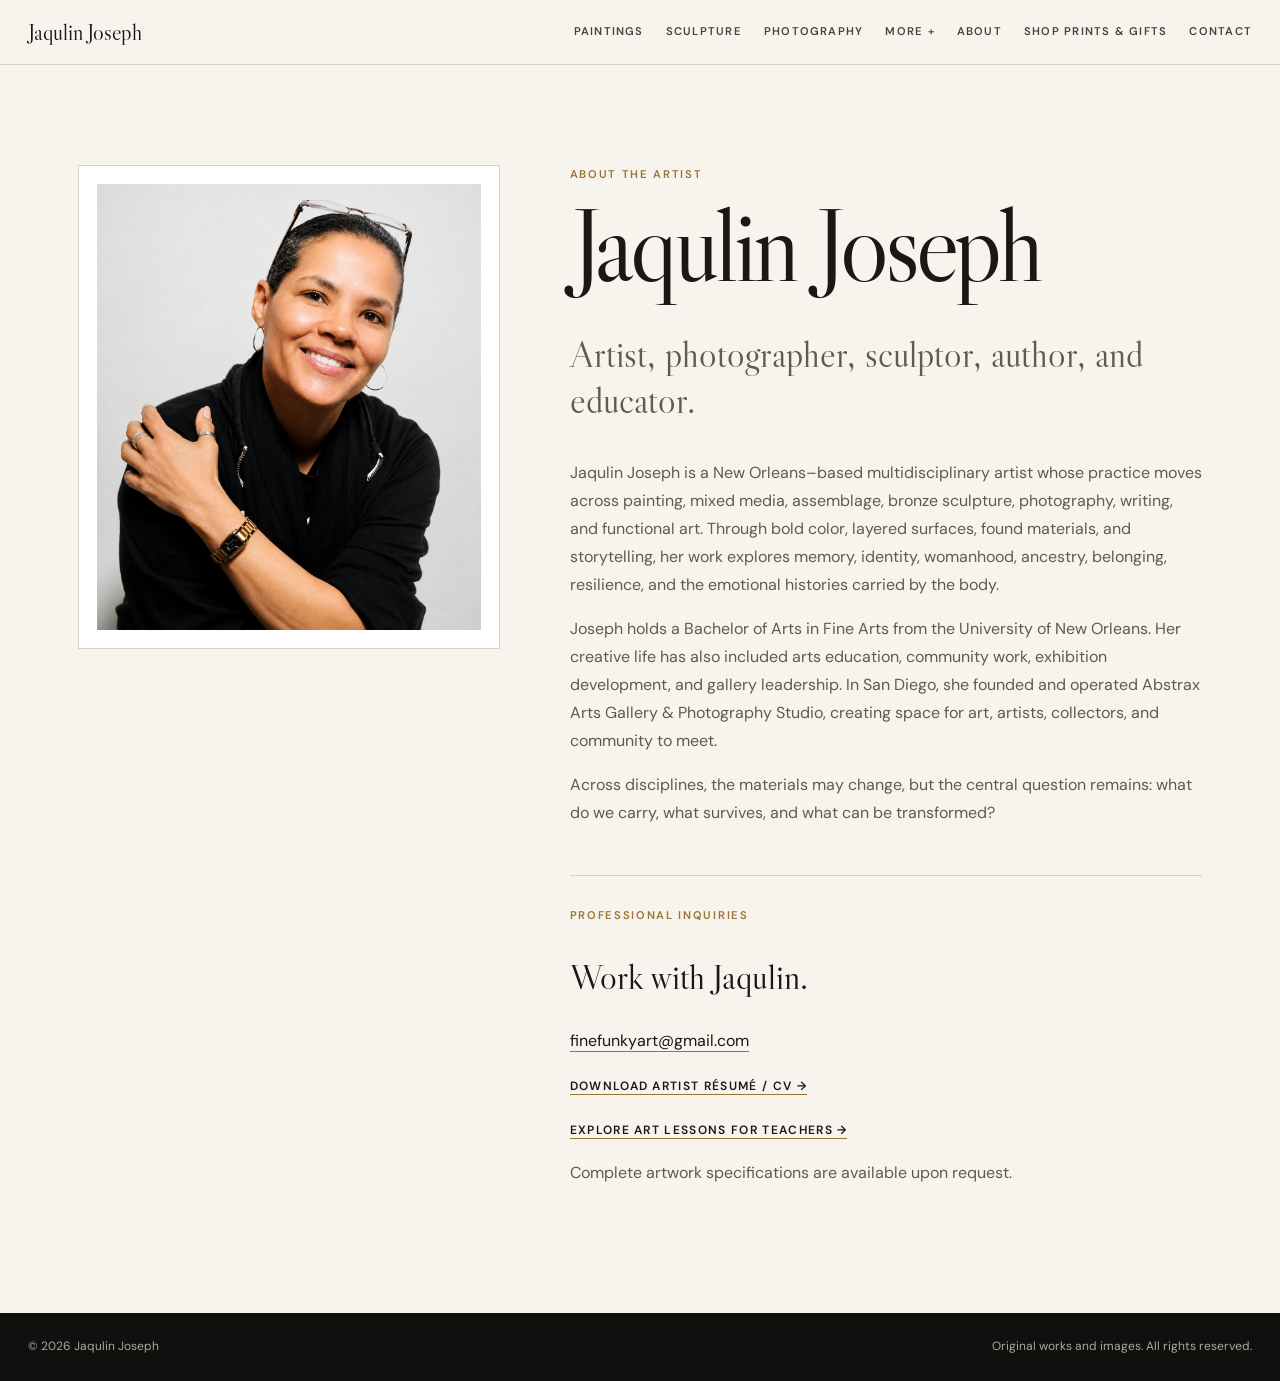
==== commit 917f1cdd: "Add teaching resources to the About page" ====
--- a/about/index.html
+++ b/about/index.html
@@ -119,7 +119,7 @@
         <details class="nav-more">
           <summary>More</summary>
           <div class="nav-more-menu">
-            <a href="../cameras.html">Cameras</a><a href="../books.html">Books</a><a href="https://villageofus.com" target="_blank" rel="noopener">Village of Us ↗</a>
+            <a href="../cameras.html">Cameras</a><a href="../books.html">Books</a><a href="https://www.teacherspayteachers.com/store/finefunkyart" target="_blank" rel="noopener">Teaching Resources ↗</a><a href="https://villageofus.com" target="_blank" rel="noopener">Village of Us ↗</a>
           </div>
         </details>
         <a href="./" aria-current="page">About</a
@@ -171,6 +171,9 @@
             </p>
             <p>
               <a class="text-link" href="../Jaqulin_Joseph_Artist_Resume.pdf" download>Download Artist Résumé / CV →</a>
+            </p>
+            <p>
+              <a class="text-link" href="https://www.teacherspayteachers.com/store/finefunkyart" target="_blank" rel="noopener">Explore Art Lessons for Teachers →</a>
             </p>
             <p>Complete artwork specifications are available upon request.</p>
           </div>
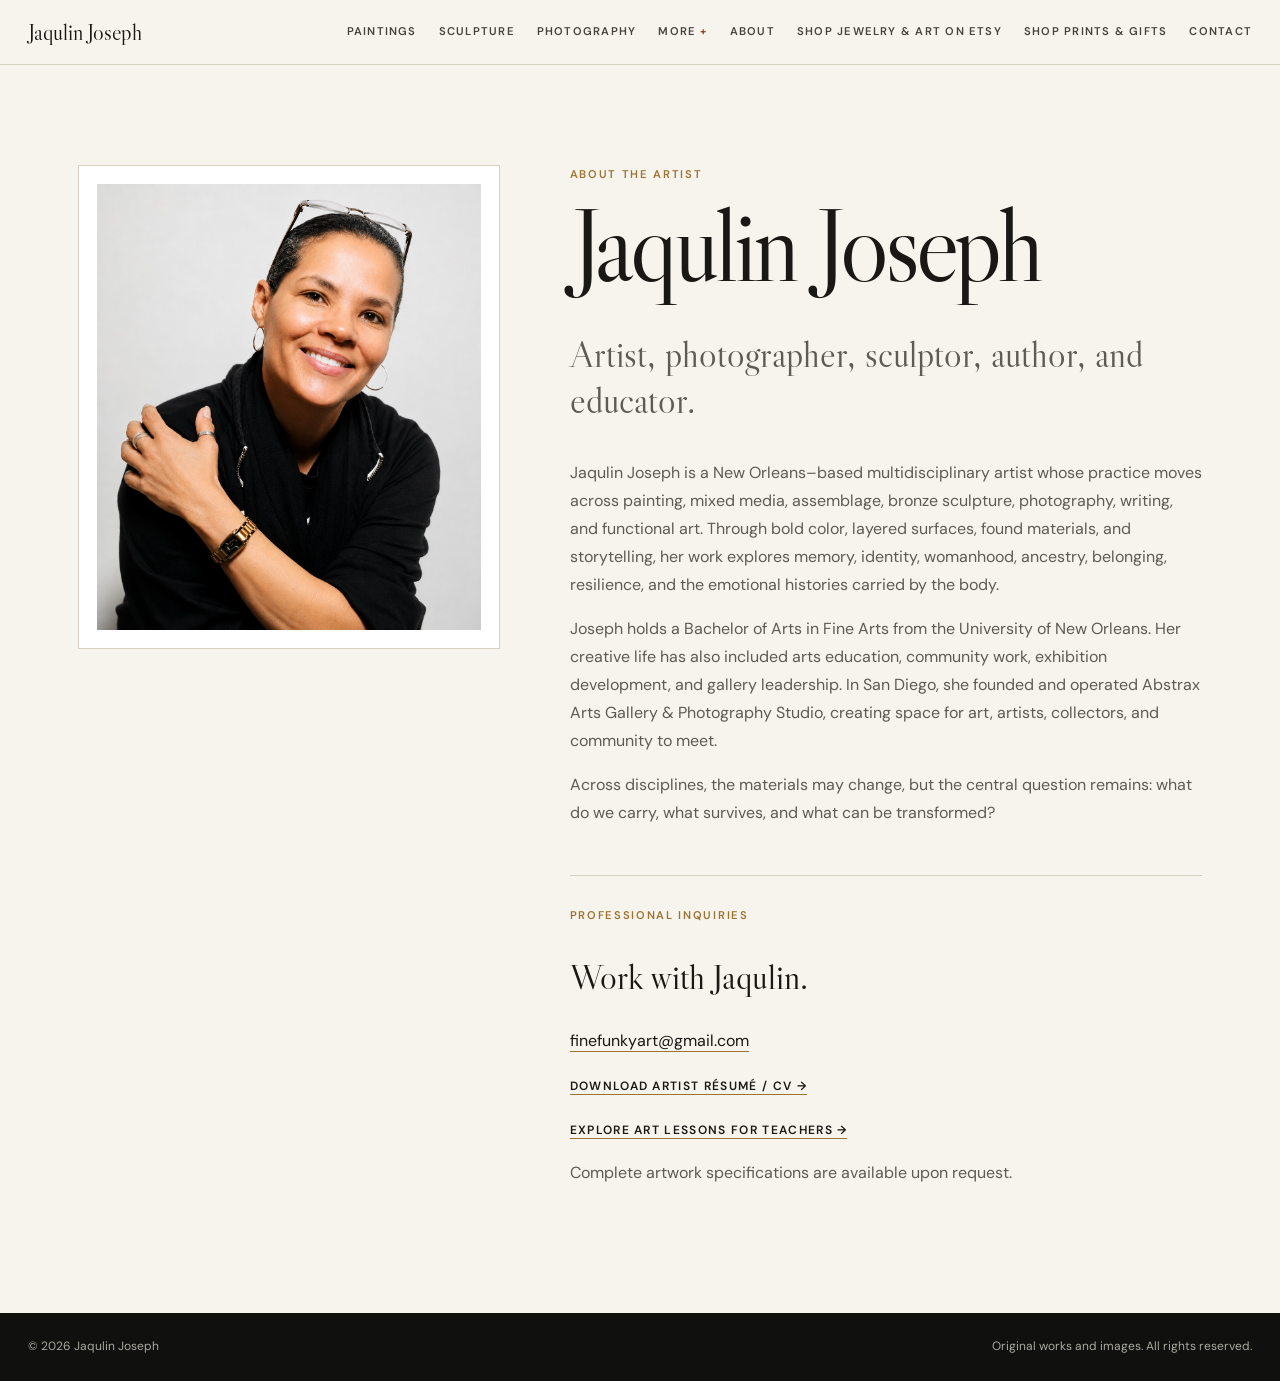
==== commit 2d59273d: "Add Etsy link and favicon to about page" ====
--- a/about/index.html
+++ b/about/index.html
@@ -15,6 +15,7 @@
     <meta property="og:image" content="https://jaqulin.com/images/jaqulin-artist-portrait-v2.jpg?v=20260906-sharp" />
     <meta name="twitter:card" content="summary_large_image" />
     <title>About — Jaqulin Joseph</title>
+    <link rel="icon" href="../favicon.svg" type="image/svg+xml" />
     <link rel="preconnect" href="https://fonts.googleapis.com" />
     <link rel="preconnect" href="https://fonts.gstatic.com" crossorigin />
     <link
@@ -123,7 +124,8 @@
           </div>
         </details>
         <a href="./" aria-current="page">About</a
-        ><a href="https://www.cafepress.com/shop/Finefunkyart" target="_blank" rel="noopener">Shop Prints &amp; Gifts</a><a href="../index.html#contact">Contact</a>
+        ><a href="https://finefunkyart.com" target="_blank" rel="noopener">Shop Jewelry &amp; Art on Etsy</a>
+        <a href="https://www.cafepress.com/shop/Finefunkyart" target="_blank" rel="noopener">Shop Prints &amp; Gifts</a><a href="../index.html#contact">Contact</a>
       </nav>
     </header>
     <main class="about-page">
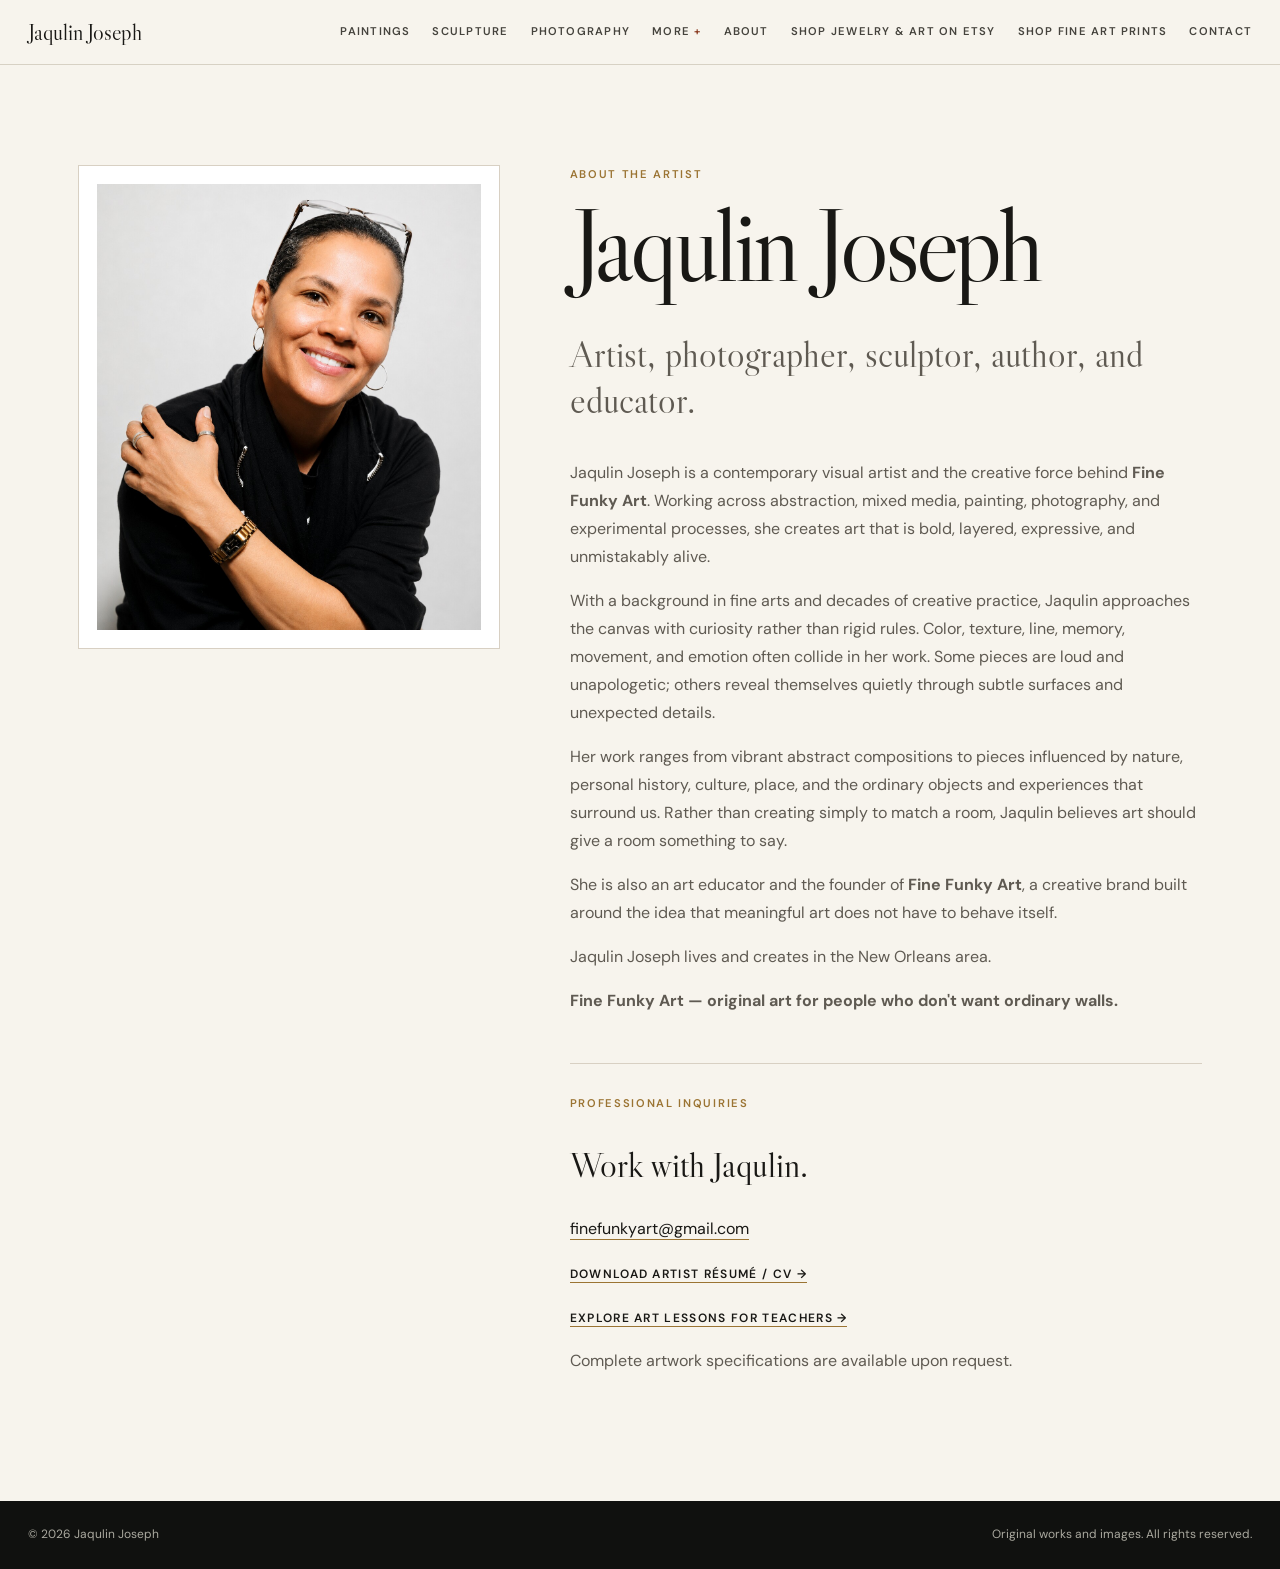
==== commit 22a442d7: "Update artist bio and Fine Art America shop link" ====
--- a/about/index.html
+++ b/about/index.html
@@ -125,7 +125,7 @@
         </details>
         <a href="./" aria-current="page">About</a
         ><a href="https://finefunkyart.com" target="_blank" rel="noopener">Shop Jewelry &amp; Art on Etsy</a>
-        <a href="https://www.cafepress.com/shop/Finefunkyart" target="_blank" rel="noopener">Shop Prints &amp; Gifts</a><a href="../index.html#contact">Contact</a>
+        <a href="https://fineartamerica.com/profiles/finefunkyart" target="_blank" rel="noopener">Shop Fine Art Prints</a><a href="../index.html#contact">Contact</a>
       </nav>
     </header>
     <main class="about-page">
@@ -145,26 +145,34 @@
             Artist, photographer, sculptor, author, and educator.
           </p>
           <p>
-            Jaqulin Joseph is a New Orleans–based multidisciplinary artist whose
-            practice moves across painting, mixed media, assemblage, bronze
-            sculpture, photography, writing, and functional art. Through bold
-            color, layered surfaces, found materials, and storytelling, her work
-            explores memory, identity, womanhood, ancestry, belonging,
-            resilience, and the emotional histories carried by the body.
-          </p>
-          <p>
-            Joseph holds a Bachelor of Arts in Fine Arts from the University of
-            New Orleans. Her creative life has also included arts education,
-            community work, exhibition development, and gallery leadership. In
-            San Diego, she founded and operated Abstrax Arts Gallery &amp;
-            Photography Studio, creating space for art, artists, collectors, and
-            community to meet.
-          </p>
-          <p>
-            Across disciplines, the materials may change, but the central
-            question remains: what do we carry, what survives, and what can be
-            transformed?
-          </p>
+            Jaqulin Joseph is a contemporary visual artist and the creative force
+            behind <strong>Fine Funky Art</strong>. Working across abstraction,
+            mixed media, painting, photography, and experimental processes, she
+            creates art that is bold, layered, expressive, and unmistakably alive.
+          </p>
+          <p>
+            With a background in fine arts and decades of creative practice,
+            Jaqulin approaches the canvas with curiosity rather than rigid rules.
+            Color, texture, line, memory, movement, and emotion often collide in
+            her work. Some pieces are loud and unapologetic; others reveal
+            themselves quietly through subtle surfaces and unexpected details.
+          </p>
+          <p>
+            Her work ranges from vibrant abstract compositions to pieces
+            influenced by nature, personal history, culture, place, and the
+            ordinary objects and experiences that surround us. Rather than
+            creating simply to match a room, Jaqulin believes art should give a
+            room something to say.
+          </p>
+          <p>
+            She is also an art educator and the founder of <strong>Fine Funky
+            Art</strong>, a creative brand built around the idea that meaningful
+            art does not have to behave itself.
+          </p>
+          <p>
+            Jaqulin Joseph lives and creates in the New Orleans area.
+          </p>
+          <p><strong>Fine Funky Art — original art for people who don't want ordinary walls.</strong></p>
           <div class="contact-card">
             <p class="eyebrow">Professional inquiries</p>
             <h2>Work with Jaqulin.</h2>
